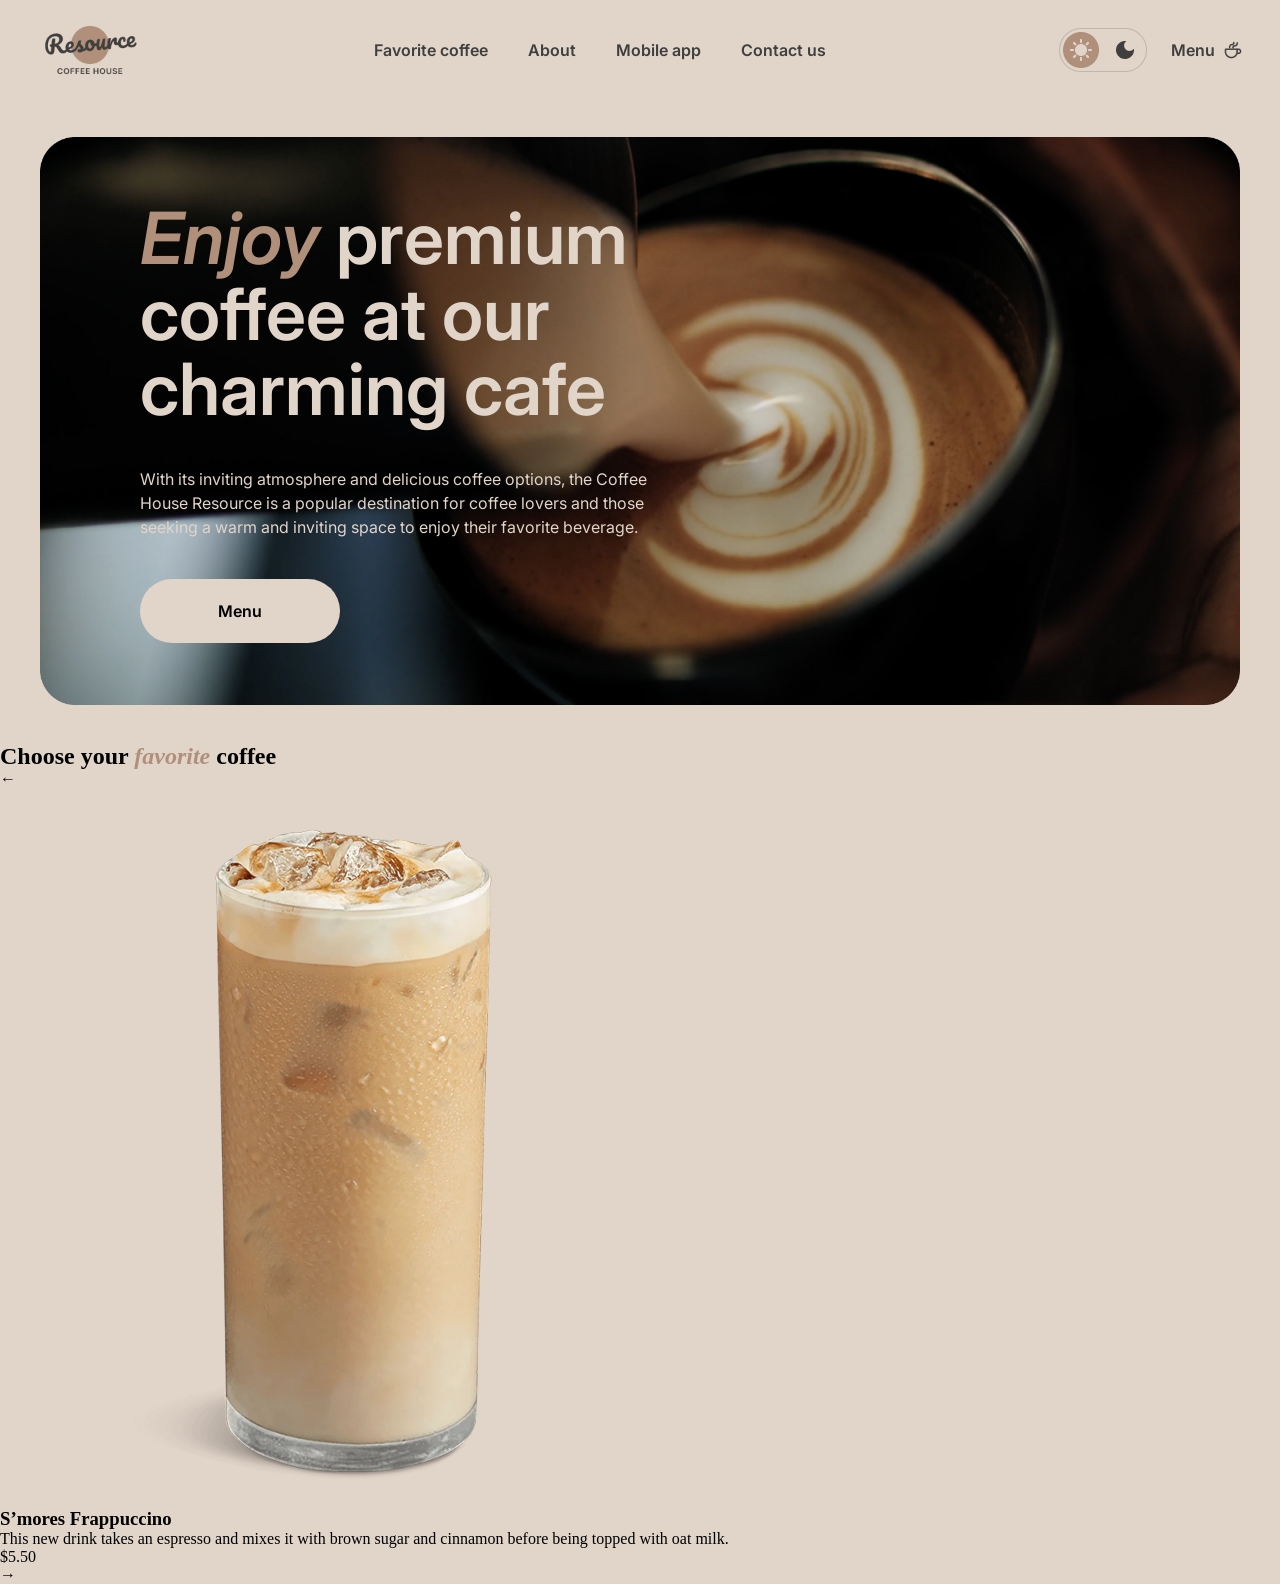
==== index.html @ da19c718 "feat: add favorite section" ====
<!DOCTYPE html>
<html lang="en">
<head>
    <meta charset="UTF-8">
    <meta name="viewport" content="width=device-width, initial-scale=1.0">
    <title>Coffee House</title>
    <link rel="stylesheet" href="style.css">
    <link rel="preconnect" href="https://fonts.googleapis.com">
    <link rel="preconnect" href="https://fonts.gstatic.com" crossorigin>
    <link href="https://fonts.googleapis.com/css2?family=Inter:ital,opsz,wght@0,14..32,100..900;1,14..32,100..900&display=swap" rel="stylesheet">
</head>
<body>
    <div class="container">
    <header class="header">
            <a class="logo" href="">
                <img src="assets/logo.png" alt="logo Coffee House">
            </a>
            <nav class="nav">
                <ul class="nav-list">
                    <li class="nav-item"><a class="item-link" href="#favorite_coffee">Favorite coffee</a></li>
                    <li class="nav-item"><a class="item-link" href="#about">About</a></li>
                    <li class="nav-item"><a class="item-link" href="#mobile app">Mobile app</a></li>
                    <li class="nav-item"><a class="item-link" href="#contact us">Contact us</a></li>
                </ul>
            </nav>
            <div class="header-actions">
                <button class="theme-button">
                    <img src="assets/Theme switch.png">
                </button>

                <a class="menu-link">
                <p>Menu</p>
                <img src="assets/coffee-cup.png">
                </a>
            </div>
            
    </header>
    <main>
        <section class="hero">
            <div class="hero-content">
                <h1>
                    <em>Enjoy</em> premium
                    coffee at our
                    charming cafe
                </h1>
                <p class="hero-text">
                    With its inviting atmosphere and delicious coffee options, the Coffee House Resource is a popular destination for coffee lovers and those seeking a warm and inviting space to enjoy their favorite beverage.
                </p>
                <a class="hero-button">
                    <span>
                        Menu
                    </span>
                </a>

            </div>
        </section>

        <section class="favorite">
            <h2>
                Choose your <em>favorite</em> coffee
            </h2>
            <div class="favorite-slider">
                <button class="slider-button slider-button-left" type="button">
                    ←
                </button>
                <div class="coffee-card">
                    <img src="assets/coffee-slider-1.png" alt="S’mores Frappuccino">
                    <h3>S’mores Frappuccino</h3>
                    <p>This new drink takes an espresso and mixes it with brown
                    sugar and cinnamon before being topped with oat milk.</p>
                    <p>$5.50</p>
                </div>
                <button class="slider-button slider-button-right" type="button">
                    →
                </button>
            </div>
            <div class="slider-pagination">
                <span class="pagination-item active"></span>
                <span class="pagination-item"></span>
                <span class="pagination-item"></span>

            </div>

        </section>
    </main>
    <footer></footer>
    </div>
</body>
</html>
---- style.css ----
*,
*::before,
*::after {
  box-sizing: border-box;
  margin: 0;
  padding: 0;
}
a {
    text-decoration: none; color: inherit;
}
ul {
    list-style: none;
}
img {
    max-width: 100%; display: block;
}
button {
    font: inherit; cursor: pointer; border: none; background: none;
}
html {
    scroll-behavior: smooth;
}

body {
    margin: 0;
    background-color: #E1D4C9;
}

.container {
    max-width: 1440px;
    margin: 0 auto;
}

.header {
    display: flex;
    justify-content: space-between;

    width: 94%;

    margin: 20px 40px 20px 40px;

    color: #403F3D;
    font-family: "Inter", sans-serif;
    font-size: 16px;
    font-weight: 600;
    line-height: 150%;

}

.logo {
    width: 100px;
    height: 60px;
}

.nav {
    display: flex;
    align-items: center;
}

.nav-list {
    display: flex;
    align-items: center;
    gap: 40px;
}

.header-actions {
    display: flex;
    gap: 24px;

}

.menu-link {
    display: flex;
    justify-content: center;
    align-items: center;
    gap: 8px;
}

.menu-link img {
    width: 20px;
    height: 20px;
}

.hero {
    background-image: url(assets/hero-banner.png);
    background-size: contain;
    background-position: center;
    background-repeat: no-repeat;

    border-radius: 40px;

    padding: 100px;
    margin-left: 40px;
    margin-right: 40px;
}

.hero-content {
    display: flex;
    flex-direction: column;
    width: 530px;
    gap: 40px;

    font-family: "Inter", sans-serif;

}

h1 {
    font-size: 72px;
    font-weight: 600;
    line-height:  105%;
    color: #E1D4C9;

}

em {
    color: #B0907A;
    font-style: italic;
}

.hero-text {
    font-size: 16px;
    font-weight: 400;
    line-height:  150%;
    color: #E1D4C9;

}

.hero-button {
    width: 200px;
    height: 64px;

    border-radius: 100px;

    background-color: #E1D4C9;

    display: flex;
    justify-content: center;
    align-items: center;

    font-family: "Inter", sans-serif;
    font-size: 16px;
    font-weight: 600;
    line-height:  150%;
    
    counter-reset: #403F3D ;
}
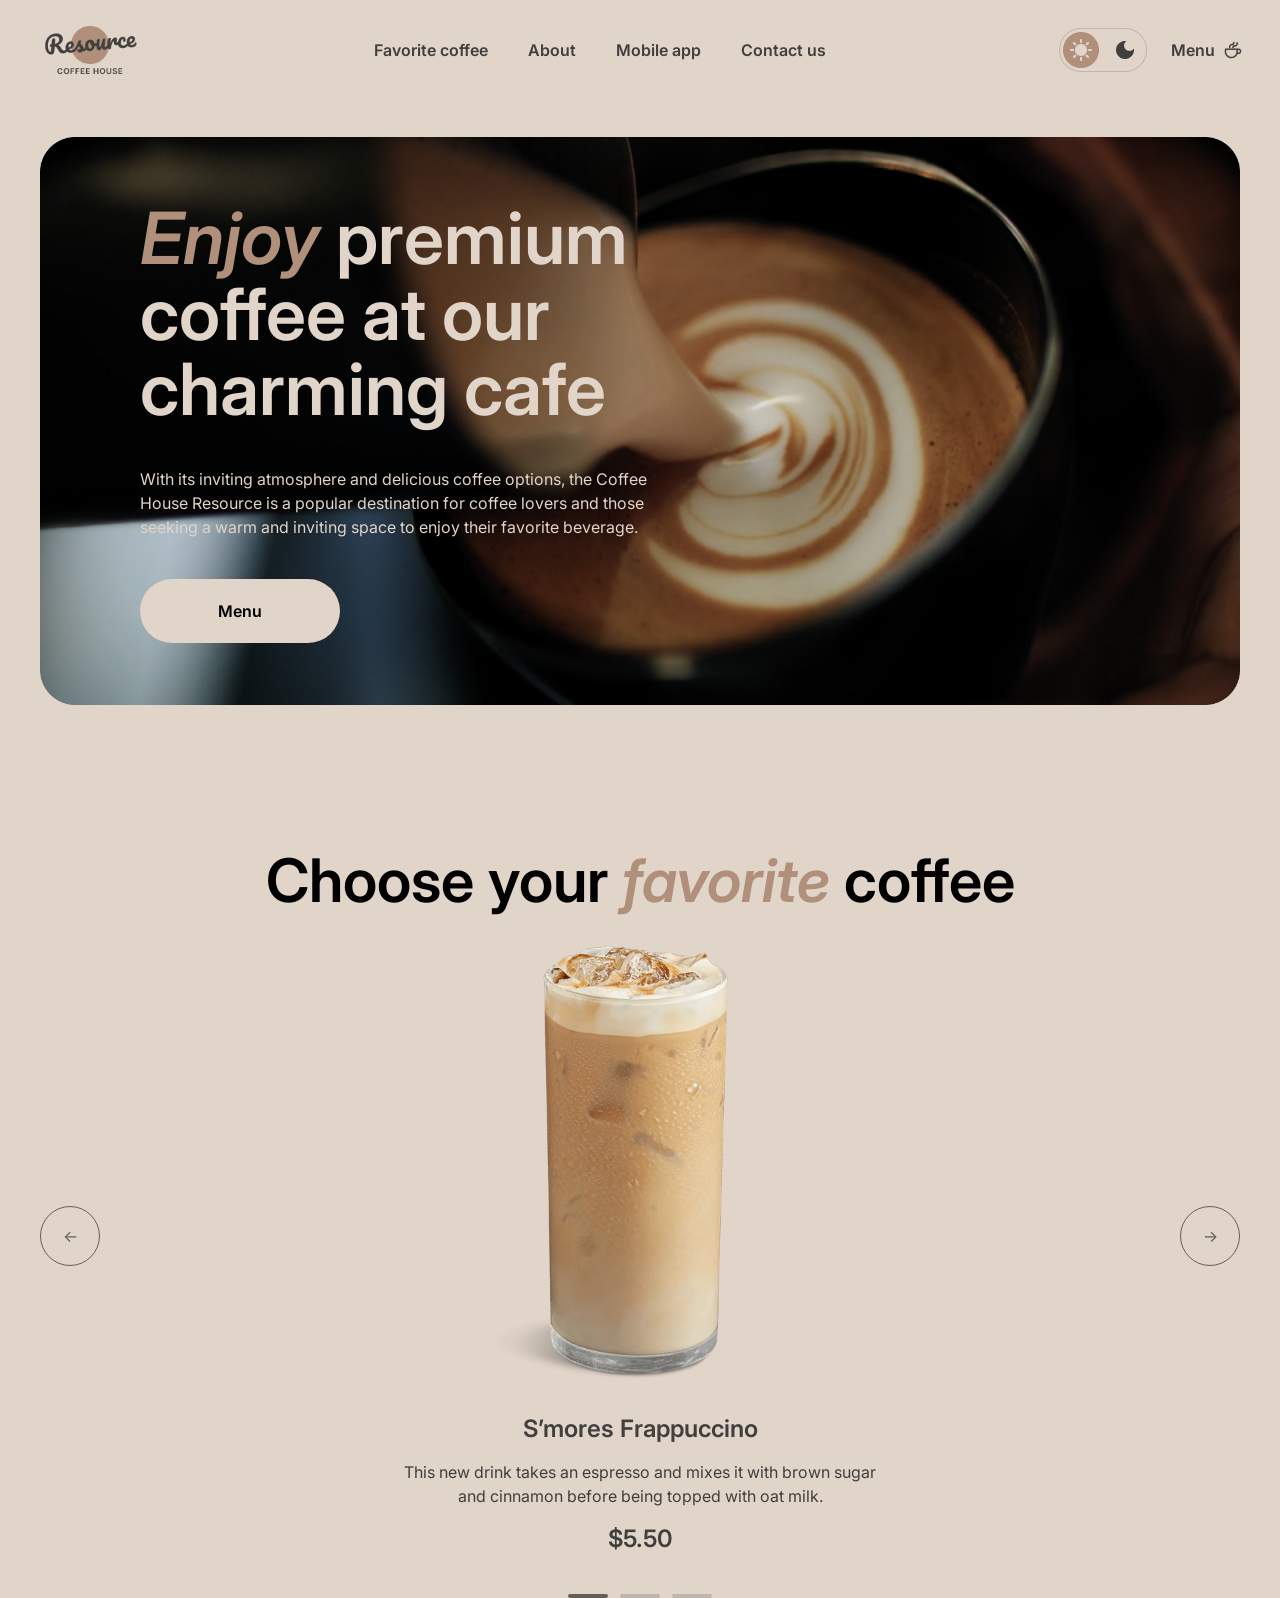
==== commit c4323f2d: "feat: favorite style" ====
--- a/index.html
+++ b/index.html
@@ -66,9 +66,9 @@
                 <div class="coffee-card">
                     <img src="assets/coffee-slider-1.png" alt="S’mores Frappuccino">
                     <h3>S’mores Frappuccino</h3>
-                    <p>This new drink takes an espresso and mixes it with brown
+                    <p class="coffee-text">This new drink takes an espresso and mixes it with brown
                     sugar and cinnamon before being topped with oat milk.</p>
-                    <p>$5.50</p>
+                    <p class="coffee-price">$5.50</p>
                 </div>
                 <button class="slider-button slider-button-right" type="button">
                     →
--- a/style.css
+++ b/style.css
@@ -143,4 +143,114 @@
     line-height:  150%;
     
     counter-reset: #403F3D ;
+}
+
+.favorite {
+    padding: 0 40px;
+    margin-top: 100px;
+    font-family: "Inter", sans-serif;
+}
+
+.favorite h2 {
+    font-size: 60px;
+    font-weight: 600;
+    line-height: 125%;
+    
+    text-align: center;
+}
+
+.favorite-slider {
+    display: flex;
+    justify-content: center;
+    align-items: center;
+
+    margin: 0 auto;
+    position: relative;
+
+
+}
+
+.slider-button {
+    position: absolute;
+
+    border: 1px solid #665F55;
+    border-radius: 100px;
+    color: #665F55;
+
+    cursor: pointer;
+
+    width: 60px;
+    height: 60px;
+}
+
+.slider-button-left {
+    left: 0;
+}
+
+.slider-button-right {
+    right: 0;
+}
+
+.coffee-card {
+    display: flex;
+    justify-content: center;
+    align-items: center;
+    flex-direction: column;
+    gap: 16px;
+
+    text-align: center;
+
+    width: 480px;
+
+
+}
+
+
+.coffee-card img {
+    width: 480px;
+    height: 480px;
+}
+
+.coffee-text {
+    font-size: 16px;
+    font-weight: 400;
+    line-height:  150%;
+    color: #403F3D;
+}
+
+.coffee-card h3, .coffee-price {
+    font-size: 24px;
+    font-weight: 600;
+    line-height:  125%;
+    color: #403F3D;
+}
+
+.coffee-price {
+    font-size: 24px;
+    font-weight: 600;
+    line-height:  125%;
+    color: #403F3D;
+}
+
+.slider-pagination {
+    display: flex;
+    justify-content: center;
+    gap: 12px;
+
+    margin-top: 40px;
+}
+
+.pagination-item {
+    display: block;
+    
+    width: 40px;
+    height: 4px;
+
+    border-radius: 100px;
+
+    background-color: #C1B6AD;
+}
+
+.pagination-item.active {
+    background-color: #665F55;
 }
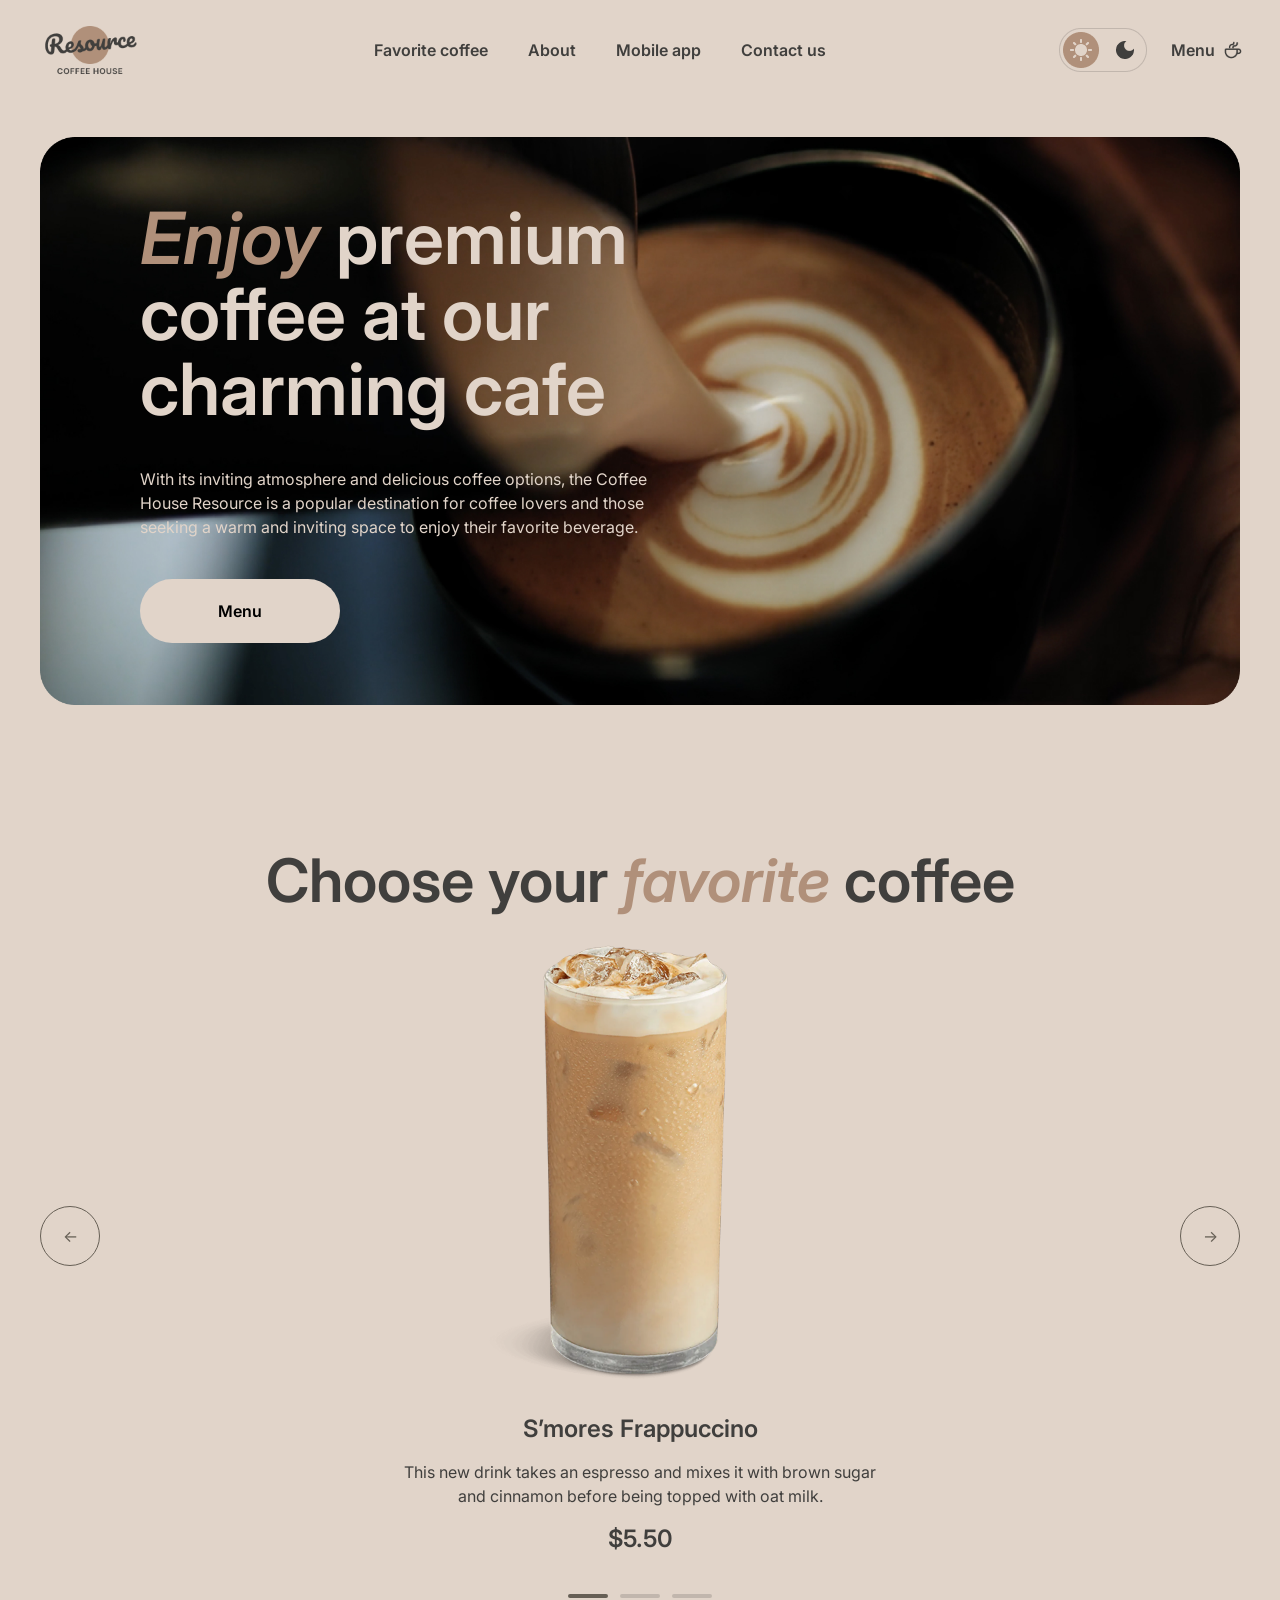
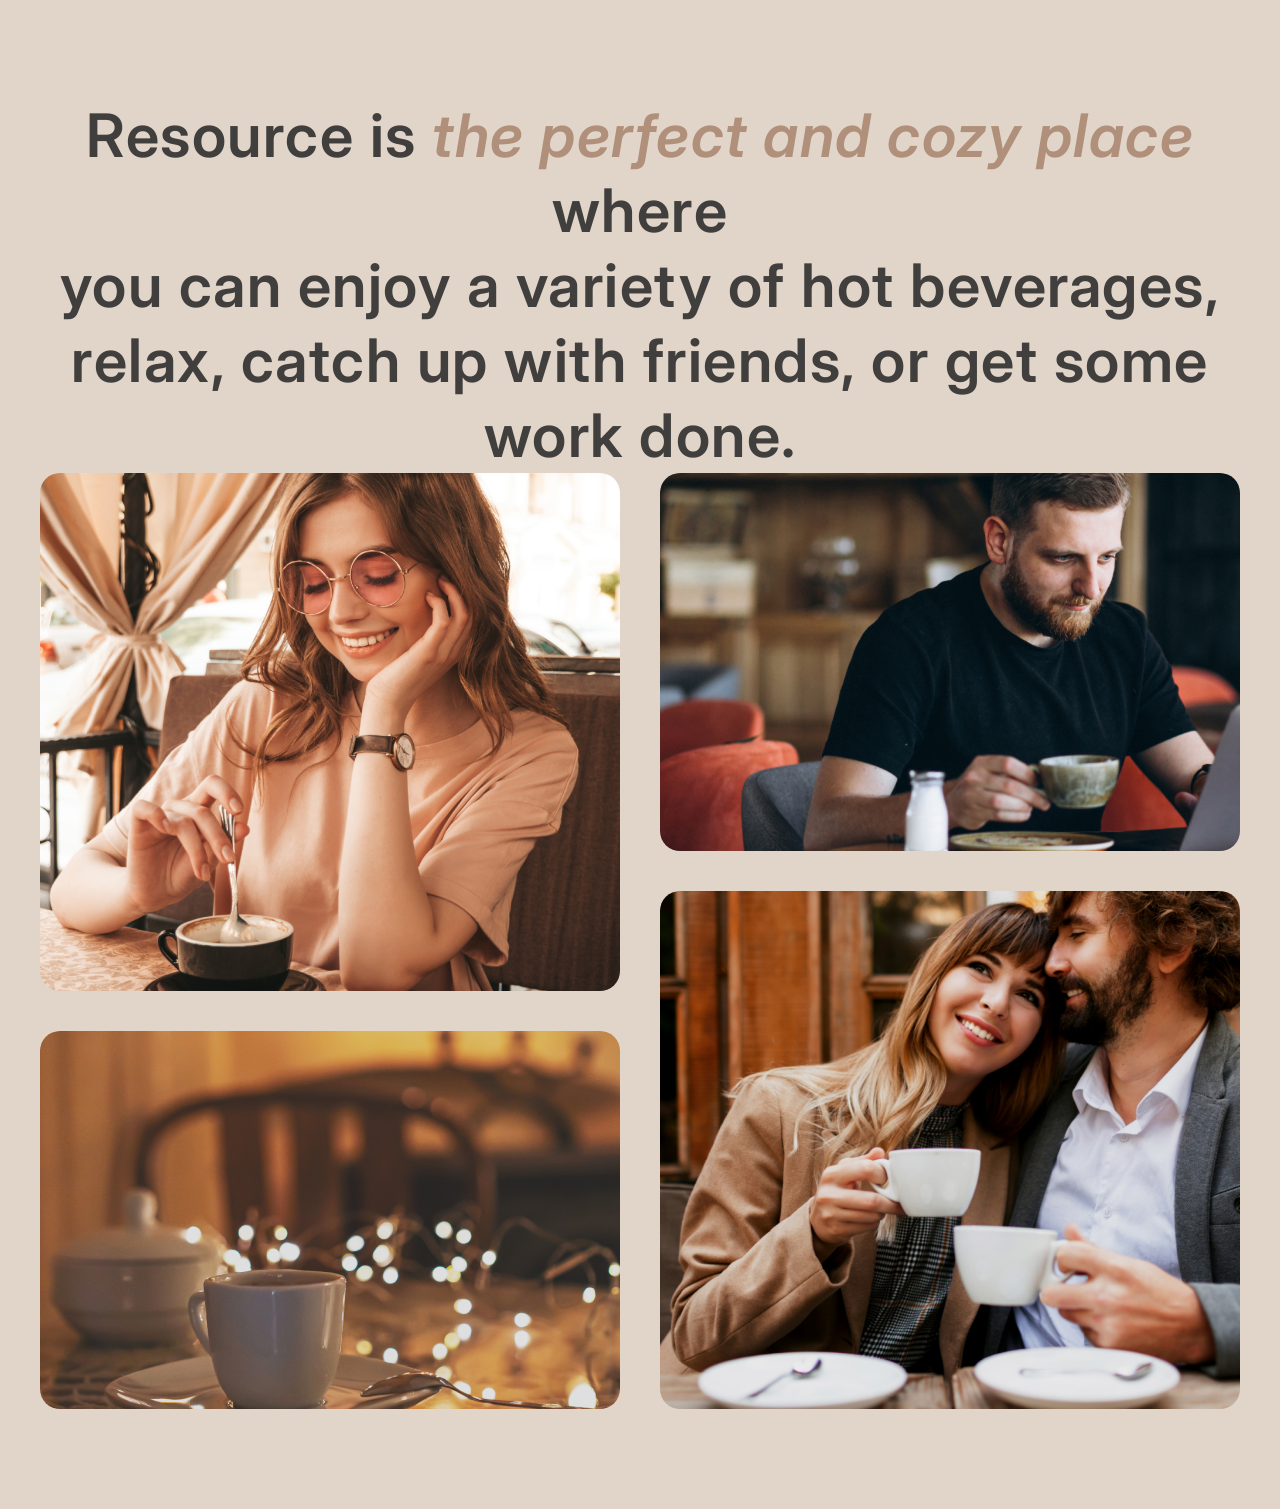
==== commit 109a2925: "feat: add about section" ====
--- a/index.html
+++ b/index.html
@@ -82,6 +82,23 @@
             </div>
 
         </section>
+
+        <section class="about">
+            <h2>
+                Resource is <em>the perfect and cozy place</em> where<br> you can enjoy a variety of hot beverages, relax, catch up with friends, or get some work done.
+            </h2>
+
+            <div class="about-images">
+                <div class="about-column">
+                    <img src="assets/girl.png" alt="Girl drinking coffee">
+                    <img src="assets/cup.png" alt="Coffee cup">
+                </div>
+                <div class="about-column">
+                    <img src="assets/boy.png" alt="Boy drinking coffee">
+                    <img src="assets/people.png" alt="People drinking coffee">
+                </div>
+            </div>
+        </section>
     </main>
     <footer></footer>
     </div>
--- a/style.css
+++ b/style.css
@@ -122,6 +122,7 @@
     font-weight: 400;
     line-height:  150%;
     color: #E1D4C9;
+    font-family: "Inter", sans-serif;
 
 }
 
@@ -157,6 +158,8 @@
     line-height: 125%;
     
     text-align: center;
+
+    color: #403F3D;;
 }
 
 .favorite-slider {
@@ -208,7 +211,7 @@
 
 .coffee-card img {
     width: 480px;
-    height: 480px;
+    height: auto;
 }
 
 .coffee-text {
@@ -253,4 +256,42 @@
 
 .pagination-item.active {
     background-color: #665F55;
+}
+
+.about {
+    margin: 100px 40px 100px 40px;
+
+}
+
+.about h2 {
+    font-size: 60px;
+    font-weight: 600;
+    line-height: 125%;
+    font-family: "Inter", sans-serif;
+    color: #403F3D;
+    letter-spacing: 1.5px;
+
+    text-align: center;
+}
+
+.about-images {
+    display: grid;
+    grid-template-columns: 1fr 1fr;
+    gap: 40px;
+}
+
+.about-column {
+    display: flex;
+    flex-direction: column;
+    gap: 40px;
+}
+
+.about-column img {
+    display: block;
+
+    width: 100%;
+
+    border-radius: 20px;
+
+    object-fit: cover;
 }
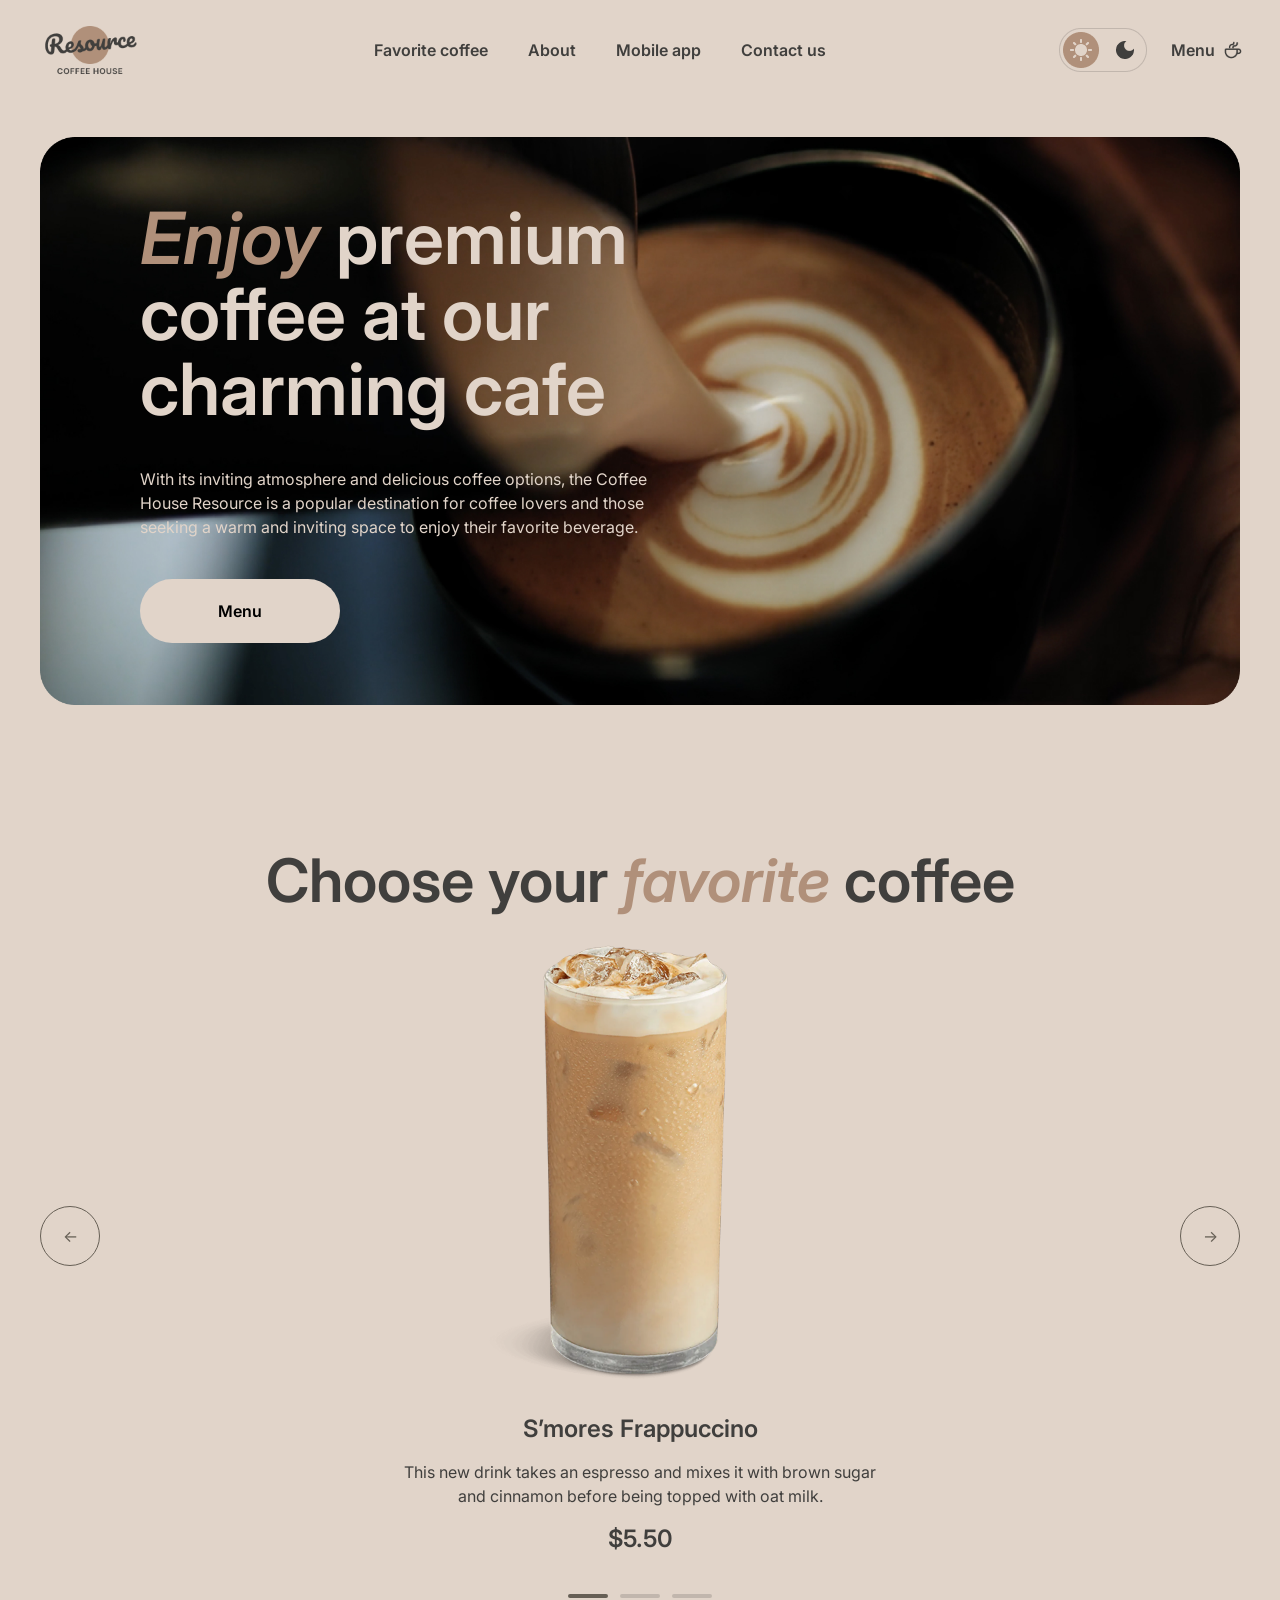
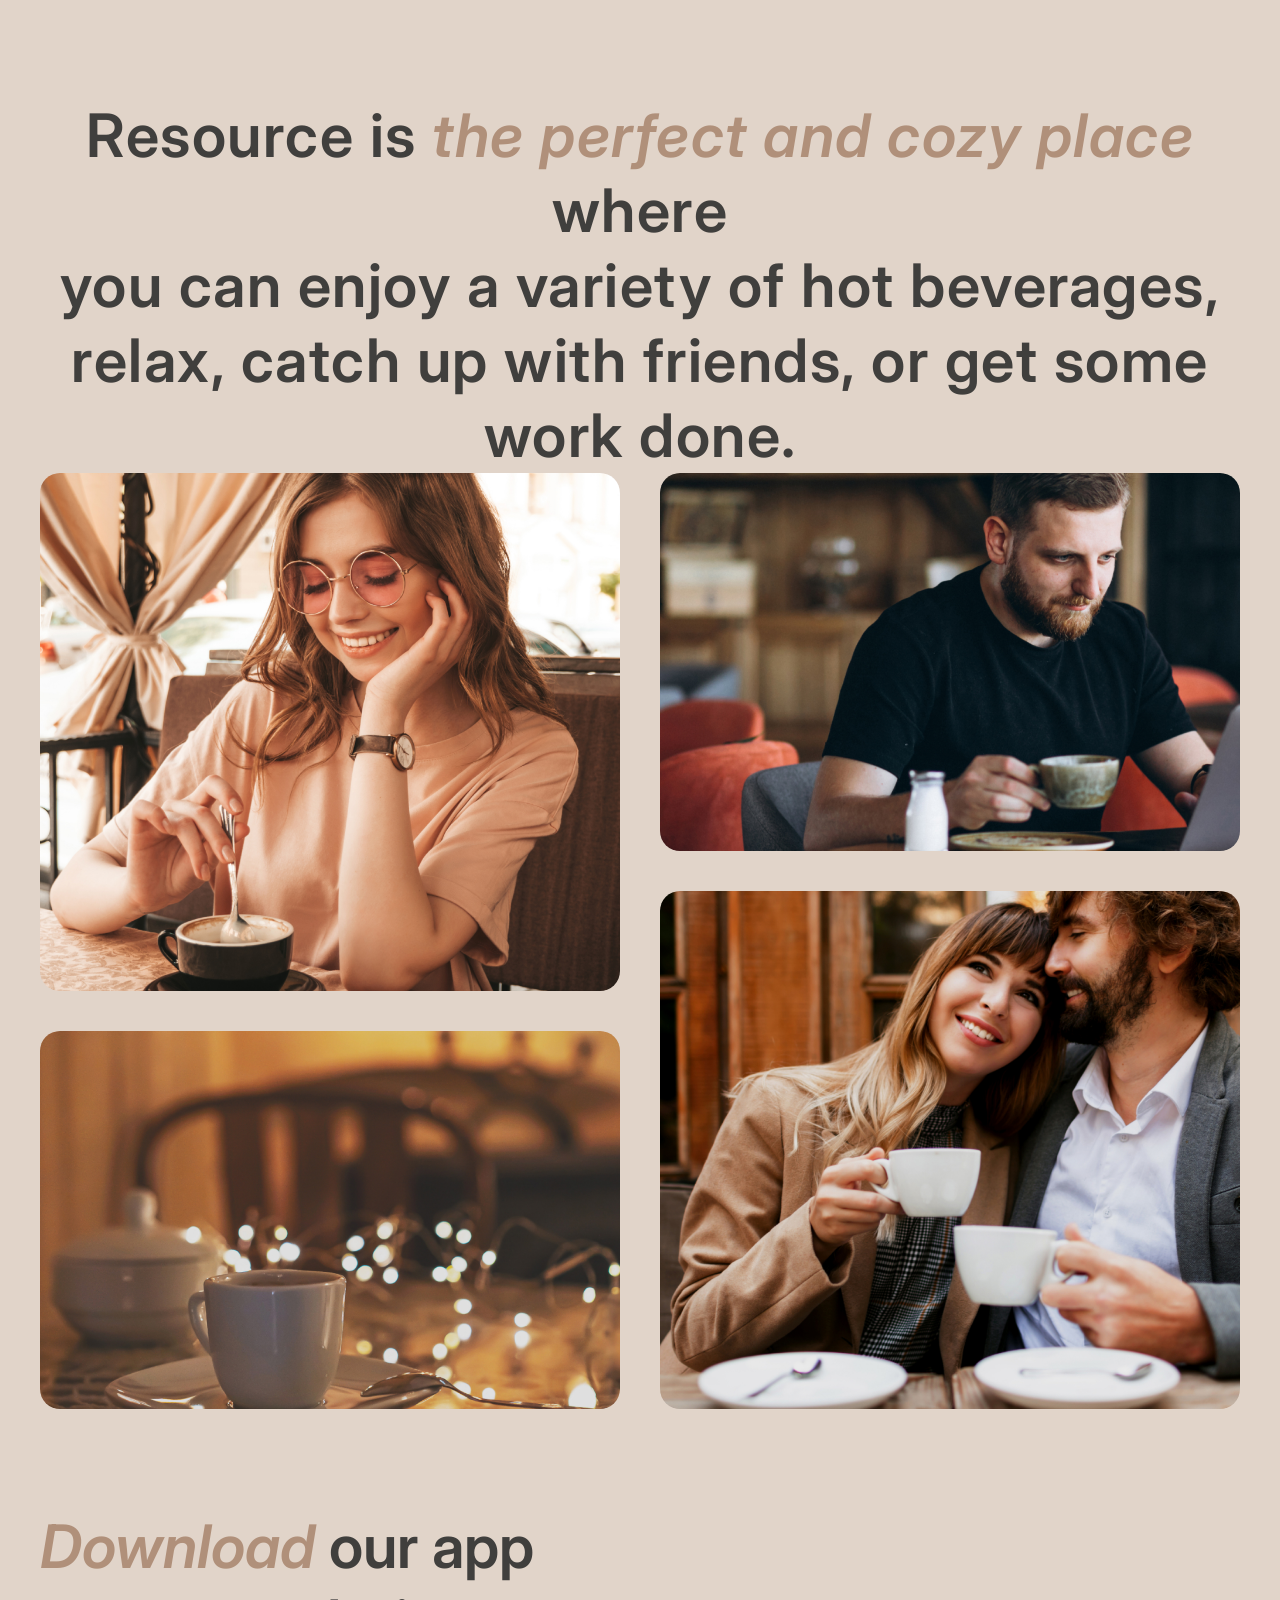
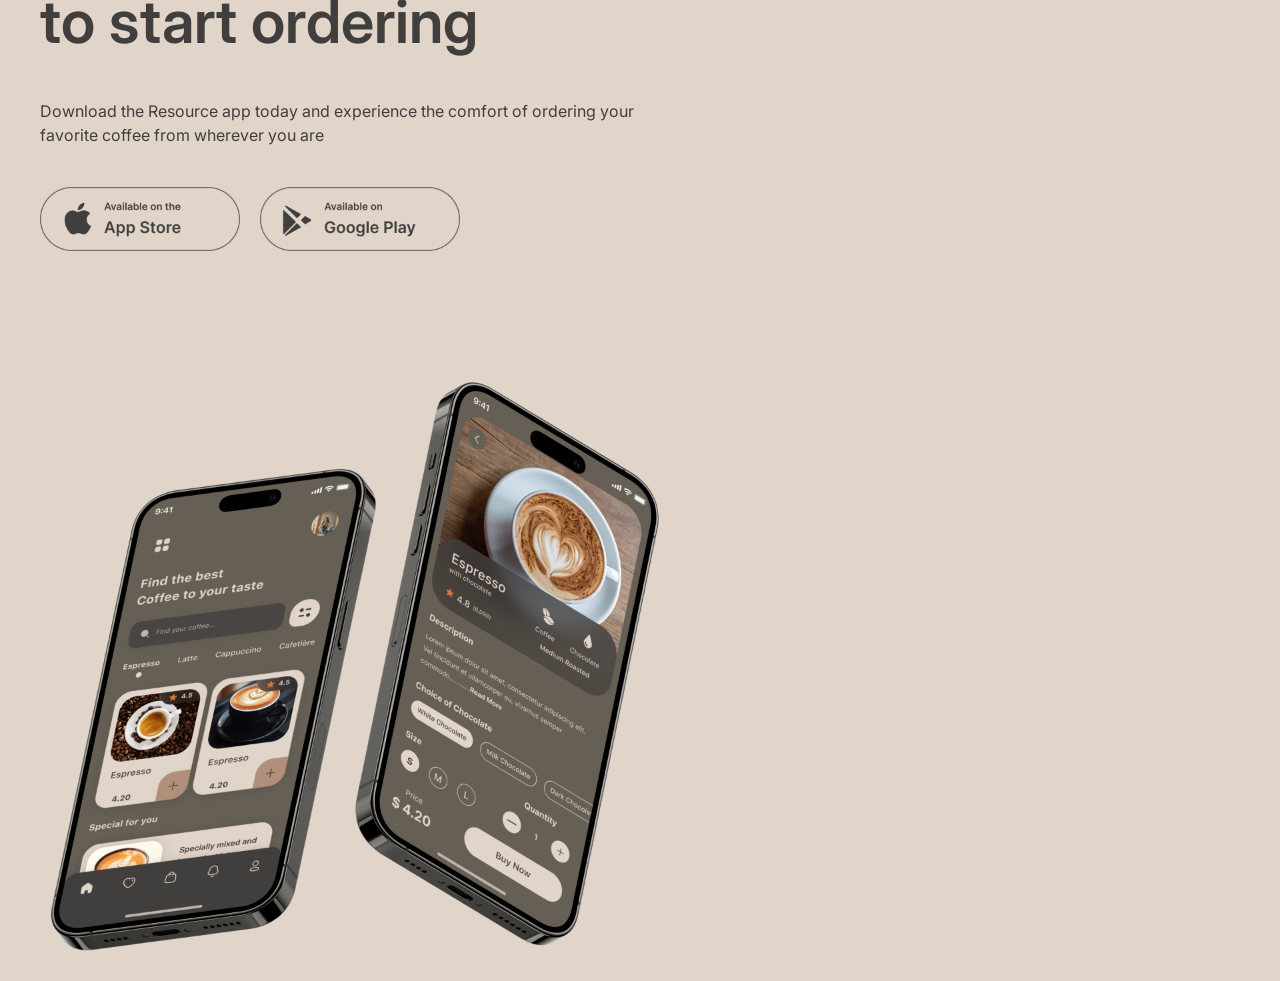
==== commit 1b640751: "feat: add mobile section" ====
--- a/index.html
+++ b/index.html
@@ -99,6 +99,31 @@
                 </div>
             </div>
         </section>
+
+        <section class="mobile-app">
+            <div class="mobile-app-content">
+                <h2>
+                    <em>Download</em> our app<br> to start ordering
+                </h2>
+                <p>
+                    Download the Resource app today and experience the comfort of ordering your favorite coffee from wherever you are
+                </p>
+
+                <div class="app-buttons">
+                    <a href="">
+                        <img src="assets/button-app-store.png" alt="Download on the App Store"  class="app-button">
+                    </a>
+                    <a href="">
+                        <img src="assets/button-google-play.png" alt="Download on the Google Play" class="app-button">
+                    </a>
+                </div>
+            </div>
+
+            <div class="mobile-app-image">
+                <img src="assets/mobile-screens.png" alt="Coffee House mobile application">
+            </div>
+        </section>
+        
     </main>
     <footer></footer>
     </div>
--- a/style.css
+++ b/style.css
@@ -12,7 +12,7 @@
     list-style: none;
 }
 img {
-    max-width: 100%; display: block;
+    max-width: 100%;  display: block;
 }
 button {
     font: inherit; cursor: pointer; border: none; background: none;
@@ -294,4 +294,62 @@
     border-radius: 20px;
 
     object-fit: cover;
-}+}
+
+.mobile-app {
+
+    margin: 0 40px;
+    
+
+    display: flex;
+    align-items: center;
+    flex-wrap: wrap;
+ 
+    
+    gap: 100px;
+}
+
+.mobile-app-content {
+    max-width: 630px;
+
+    display: flex;
+    flex-direction: column;
+    gap: 40px;
+}
+
+.mobile-app h2 {
+    font-size: 60px;
+    font-weight: 600;
+    line-height: 125%;
+    font-family: "Inter", sans-serif;
+    color: #403F3D;
+}
+
+.mobile-app p {
+    font-size: 16px;
+    font-weight: 400;
+    line-height:  150%;
+    color: #403F3D;
+    font-family: "Inter", sans-serif;
+}
+
+.app-buttons {
+    display: flex;
+    gap: 20px;
+}
+
+.app-buttons img {
+    width: 200px;
+}
+
+.mobile-app-image {
+    width: 630px;
+    height: auto;
+
+
+}
+.mobile-app-image img {
+    width: 630px;
+    height: auto;
+}
+
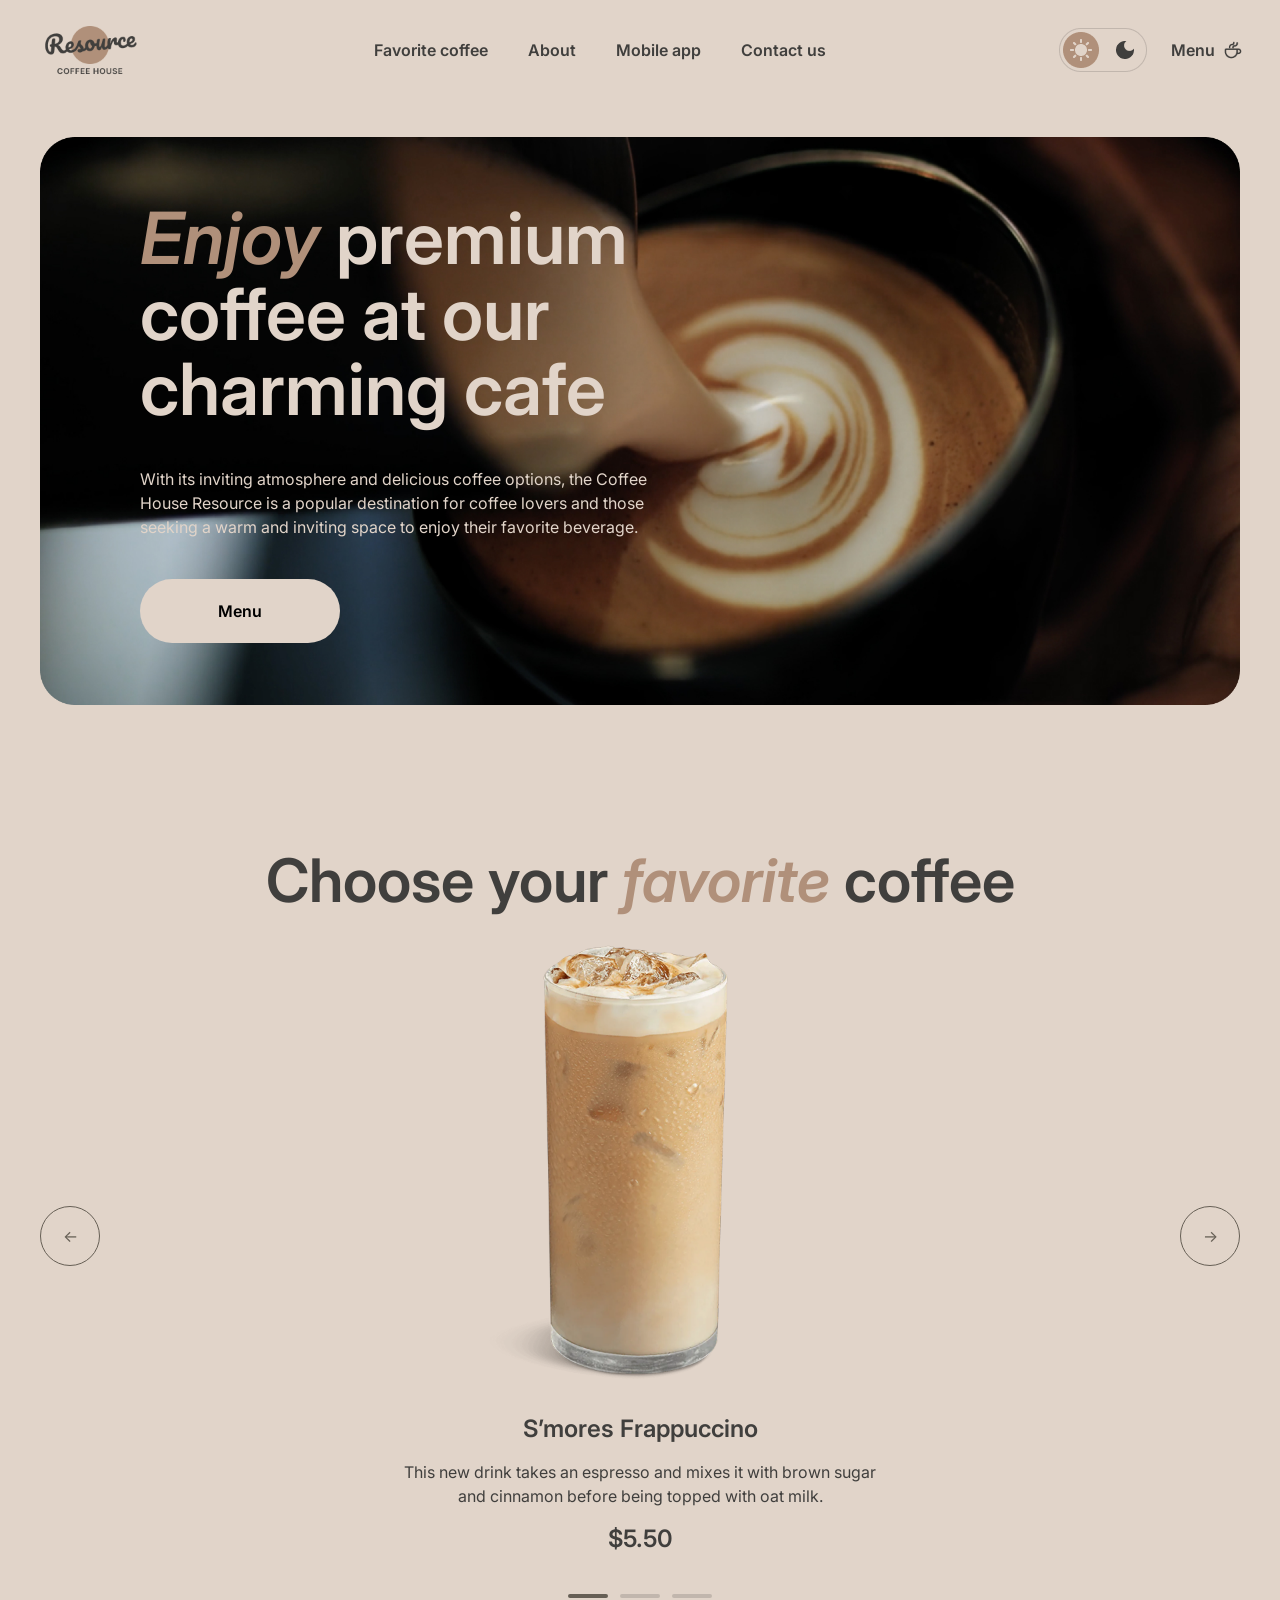
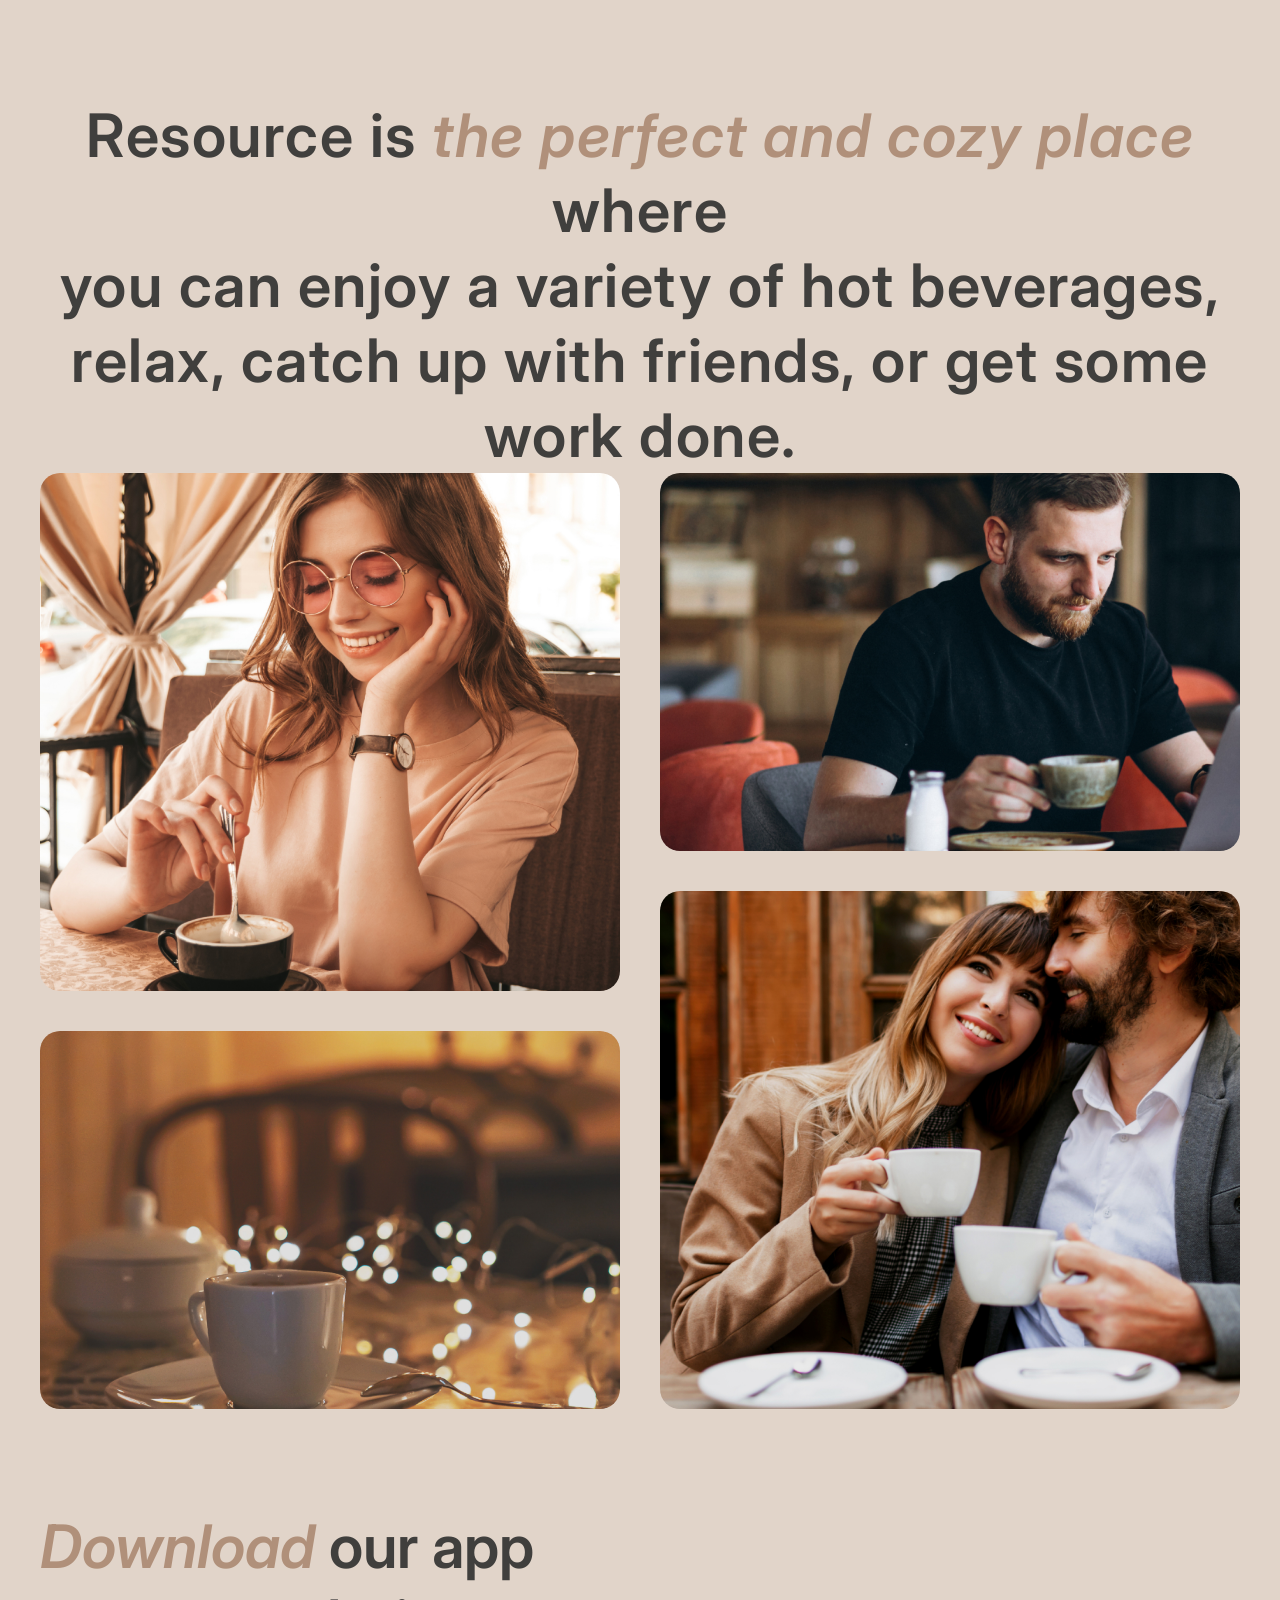
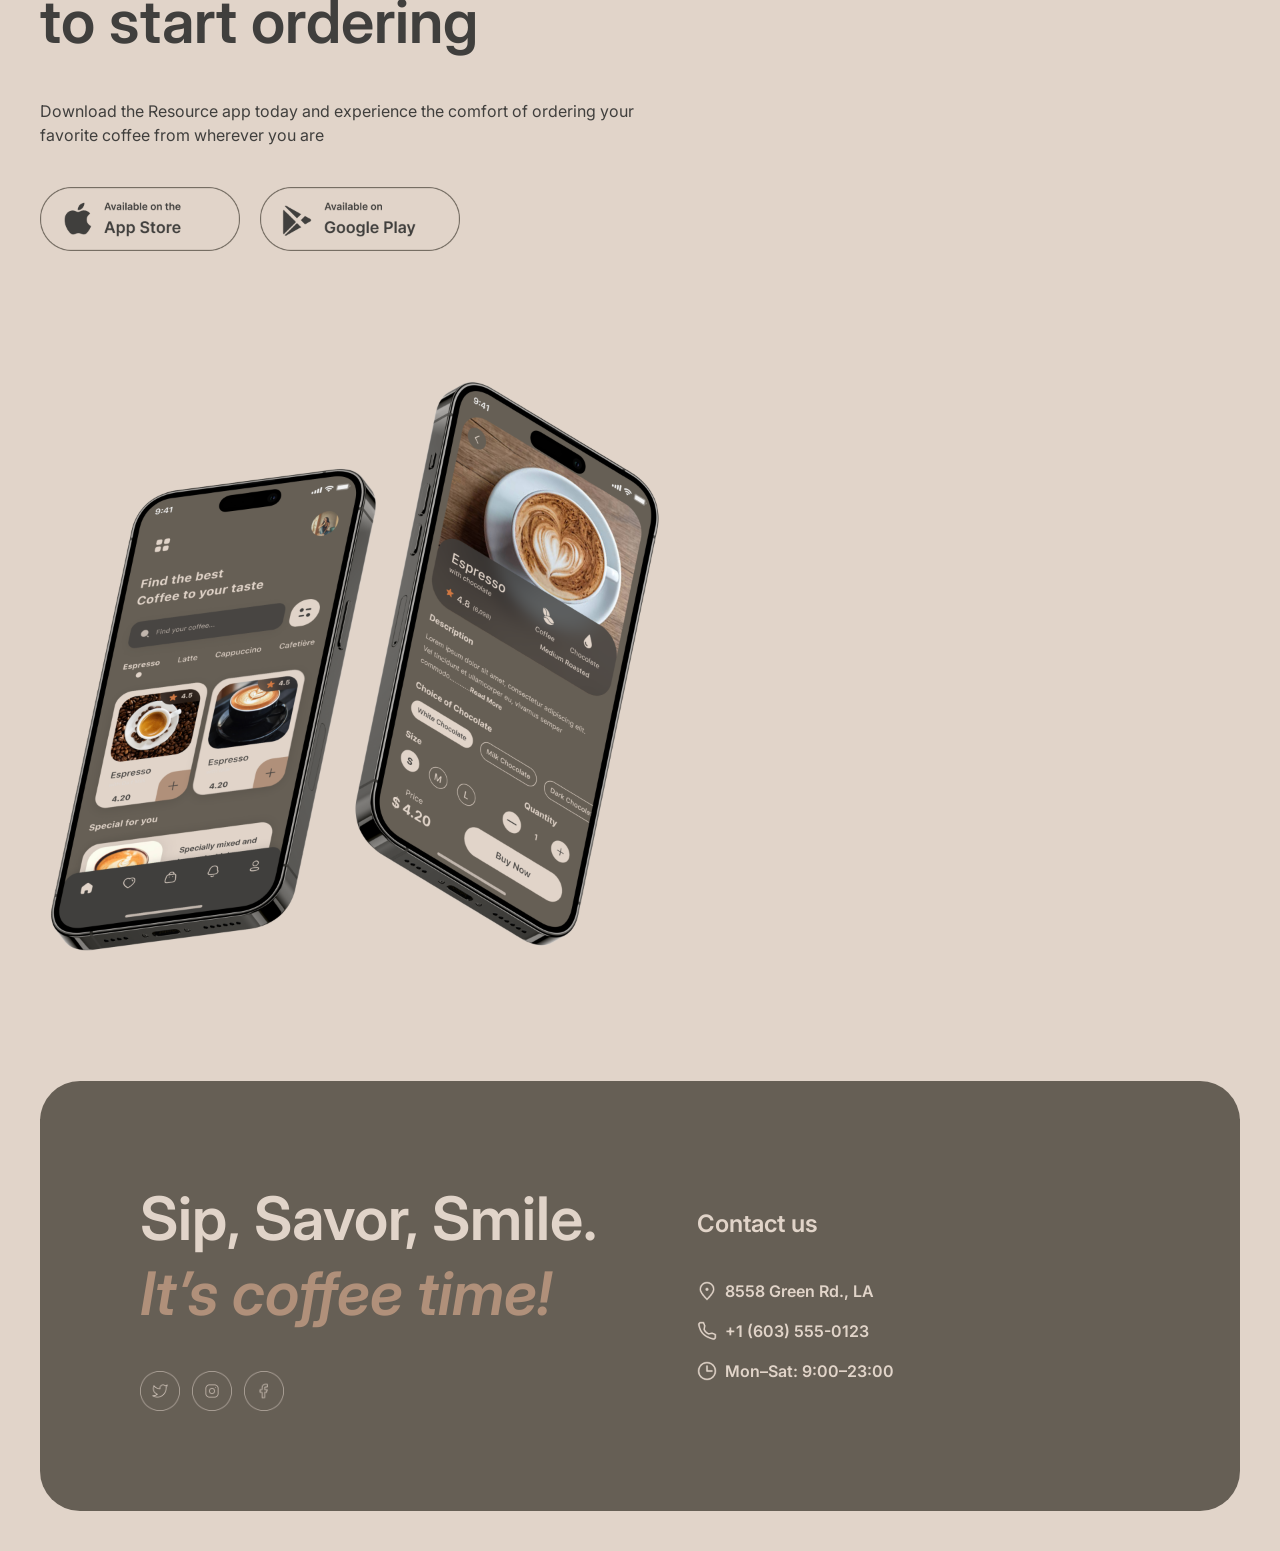
==== commit 30d7f40a: "feat: add footer" ====
--- a/index.html
+++ b/index.html
@@ -125,7 +125,30 @@
         </section>
         
     </main>
-    <footer></footer>
+    <footer class="footer">
+        <div class="footer-content">
+            <div class="footer-social">
+                <h2>
+                    Sip, Savor, Smile.<br> <em>It’s coffee time!</em>
+                </h2>
+                 <div class="social-links">
+                   <a href=""><img src="assets/twitter.png" alt=""></a>
+                   <a href=""><img src="assets/instagram.png" alt=""></a>
+                   <a href=""><img src="assets/facebook.png" alt=""></a>
+
+                 </div>
+
+            </div>
+            <div class="footer-contact">
+                <h3>Contact us</h3>
+                <div class="contact">
+                    <a href=""><img src="assets/pin-alt.png" alt="" target="_blank">8558 Green Rd.,  LA</a>
+                    <a href="tel:+16035550123"><img src="assets/phone.png" alt="">+1 (603) 555-0123</a>
+                    <div class="footer-hours"><img src="assets/clock.png" alt="">Mon–Sat: 9:00–23:00</div>
+                </div>
+            </div>
+        </div>
+    </footer>
     </div>
 </body>
 </html>
--- a/style.css
+++ b/style.css
@@ -353,3 +353,86 @@
     height: auto;
 }
 
+.footer {
+    margin: 100px 40px 40px 40px;
+    padding: 100px;
+
+    background-color: #665F55;
+    border-radius: 40px;
+
+    color: #E1D4C9;
+}
+
+.footer-content {
+    display: flex;
+    align-items: center;
+    gap: 100px;
+}
+
+.footer-social {
+    display: flex;
+    flex-direction: column;
+    gap: 40px;
+}
+
+.footer-social h2 {
+    font-size: 60px;
+    font-weight: 600;
+    line-height: 125%;
+    font-family: "Inter", sans-serif;
+    color: #E1D4C9;
+
+}
+.social-links{
+    display: flex;
+    gap: 12px;
+}
+
+.social-links img {
+    width: 40px;
+    height: auto;
+}
+
+.footer-contact {
+    display: flex;
+    flex-direction: column;
+    gap: 40px;
+
+    
+}
+
+.contact {
+    display: flex;
+    flex-direction: column;
+    gap: 16px;
+
+    font-family: "Inter", sans-serif;
+    font-size: 16px;
+    font-weight: 600;
+    line-height:  150%;
+}
+
+.footer-contact a {
+    display: flex;
+    align-items: center;
+    gap: 8px;
+}
+
+.footer-hours {
+    display: flex;
+    align-items: center;
+    gap: 8px;
+}
+
+.contact img {
+    width: 20px;
+    height: auto;
+}
+
+.footer-contact h3 {
+    font-size: 24px;
+    font-weight: 600;
+    line-height:  125%;
+    font-family: "Inter", sans-serif;
+}
+
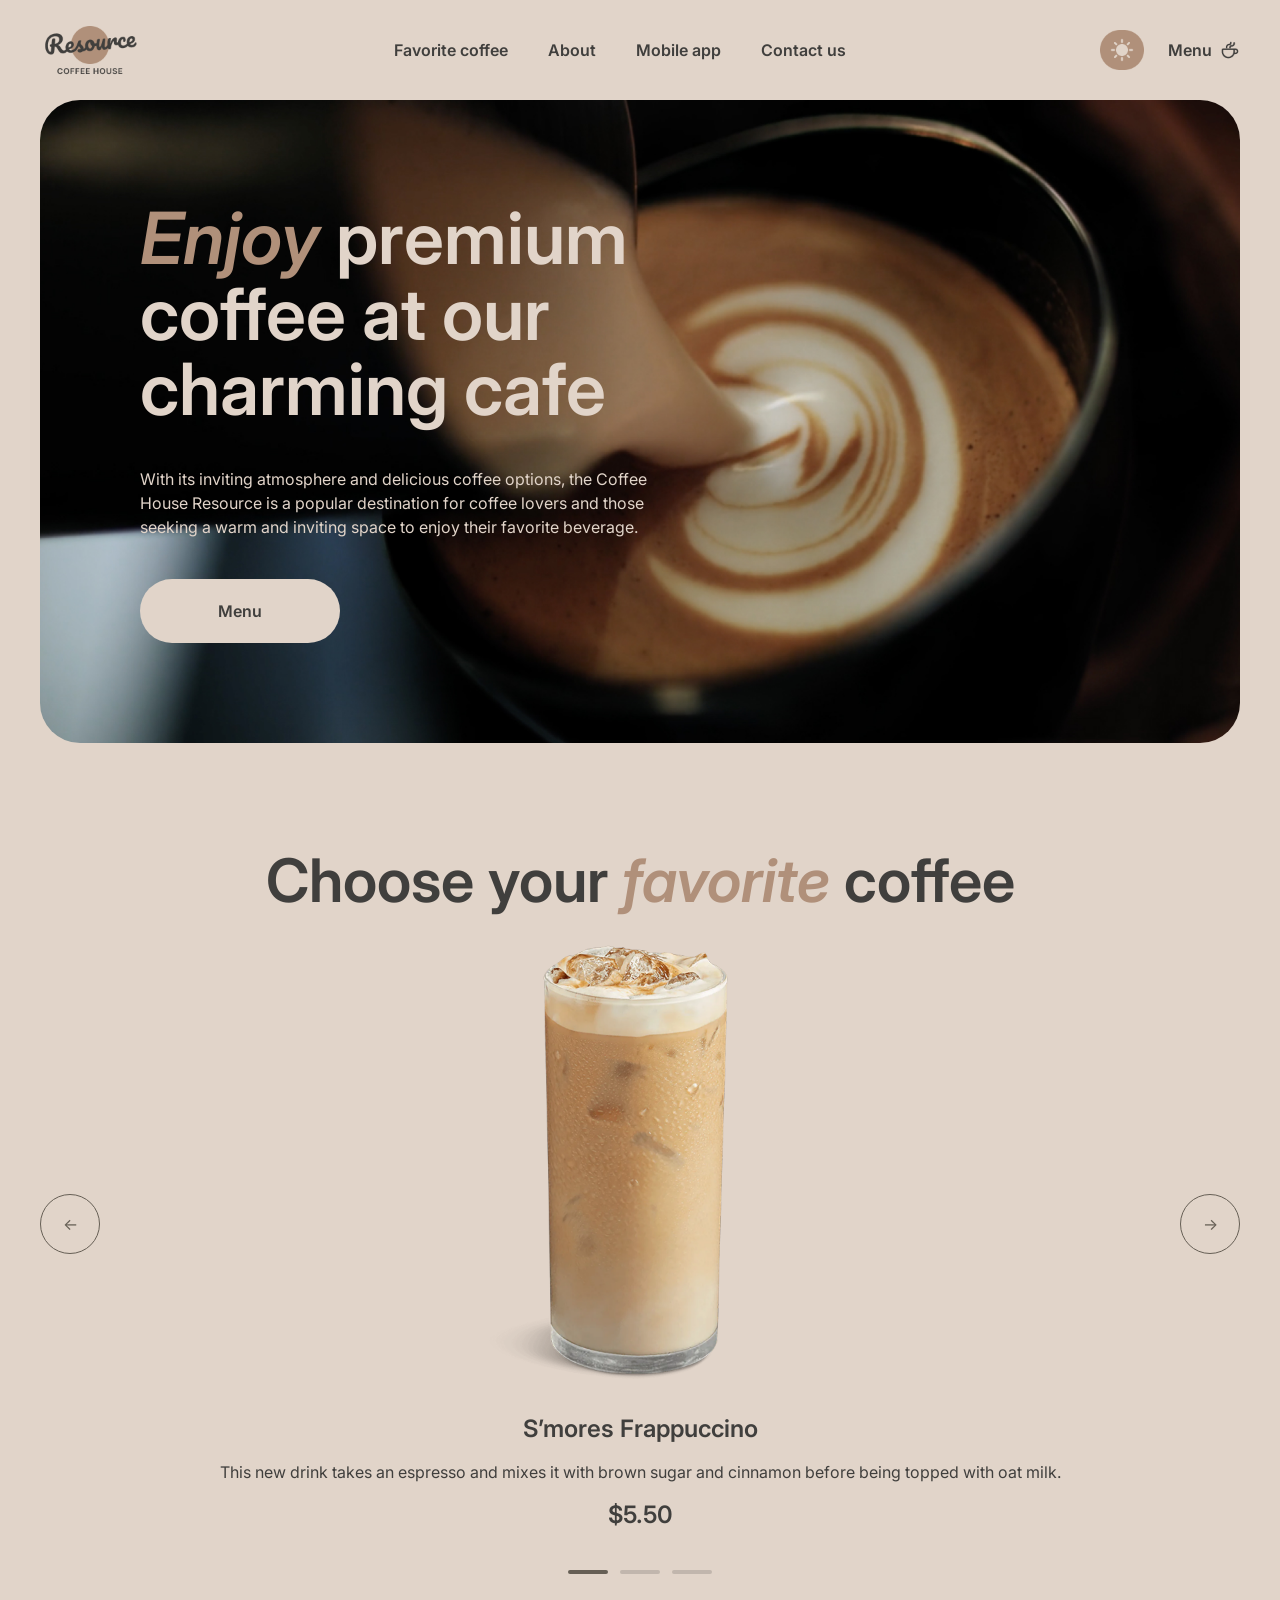
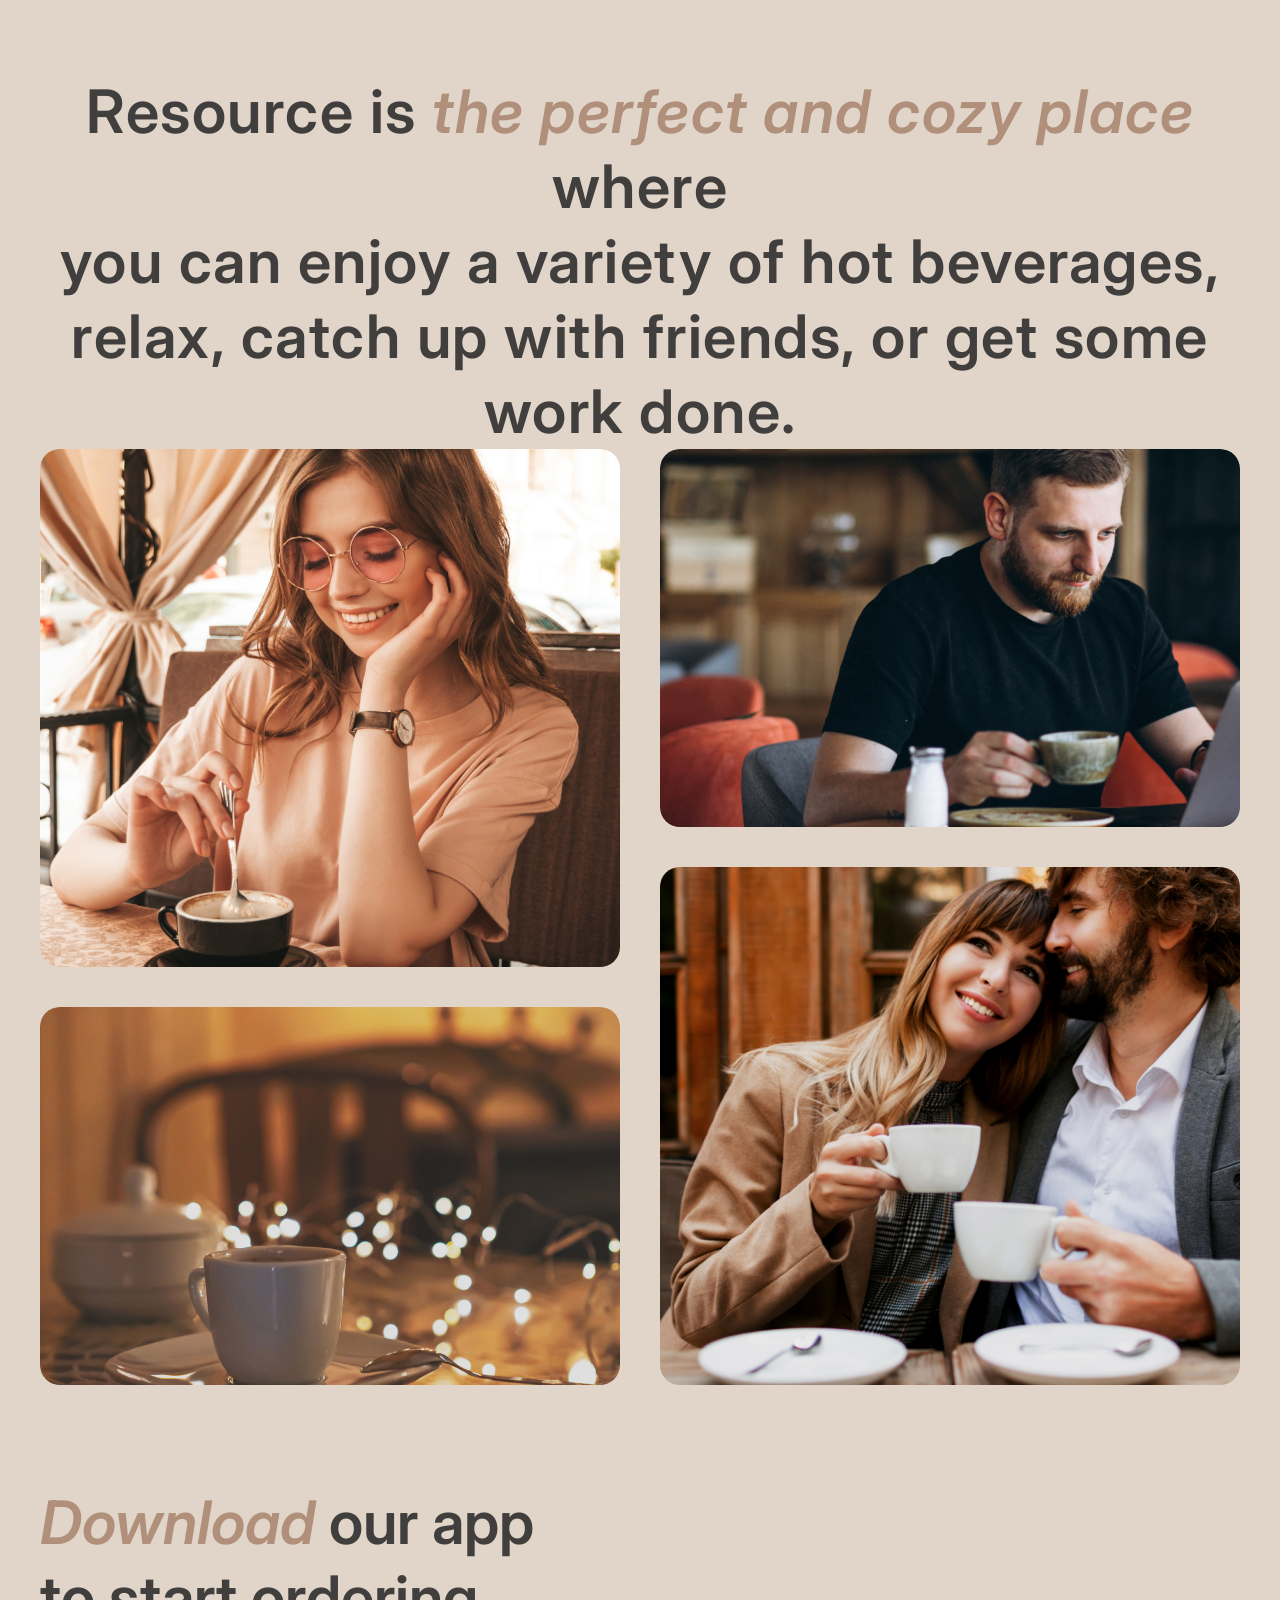
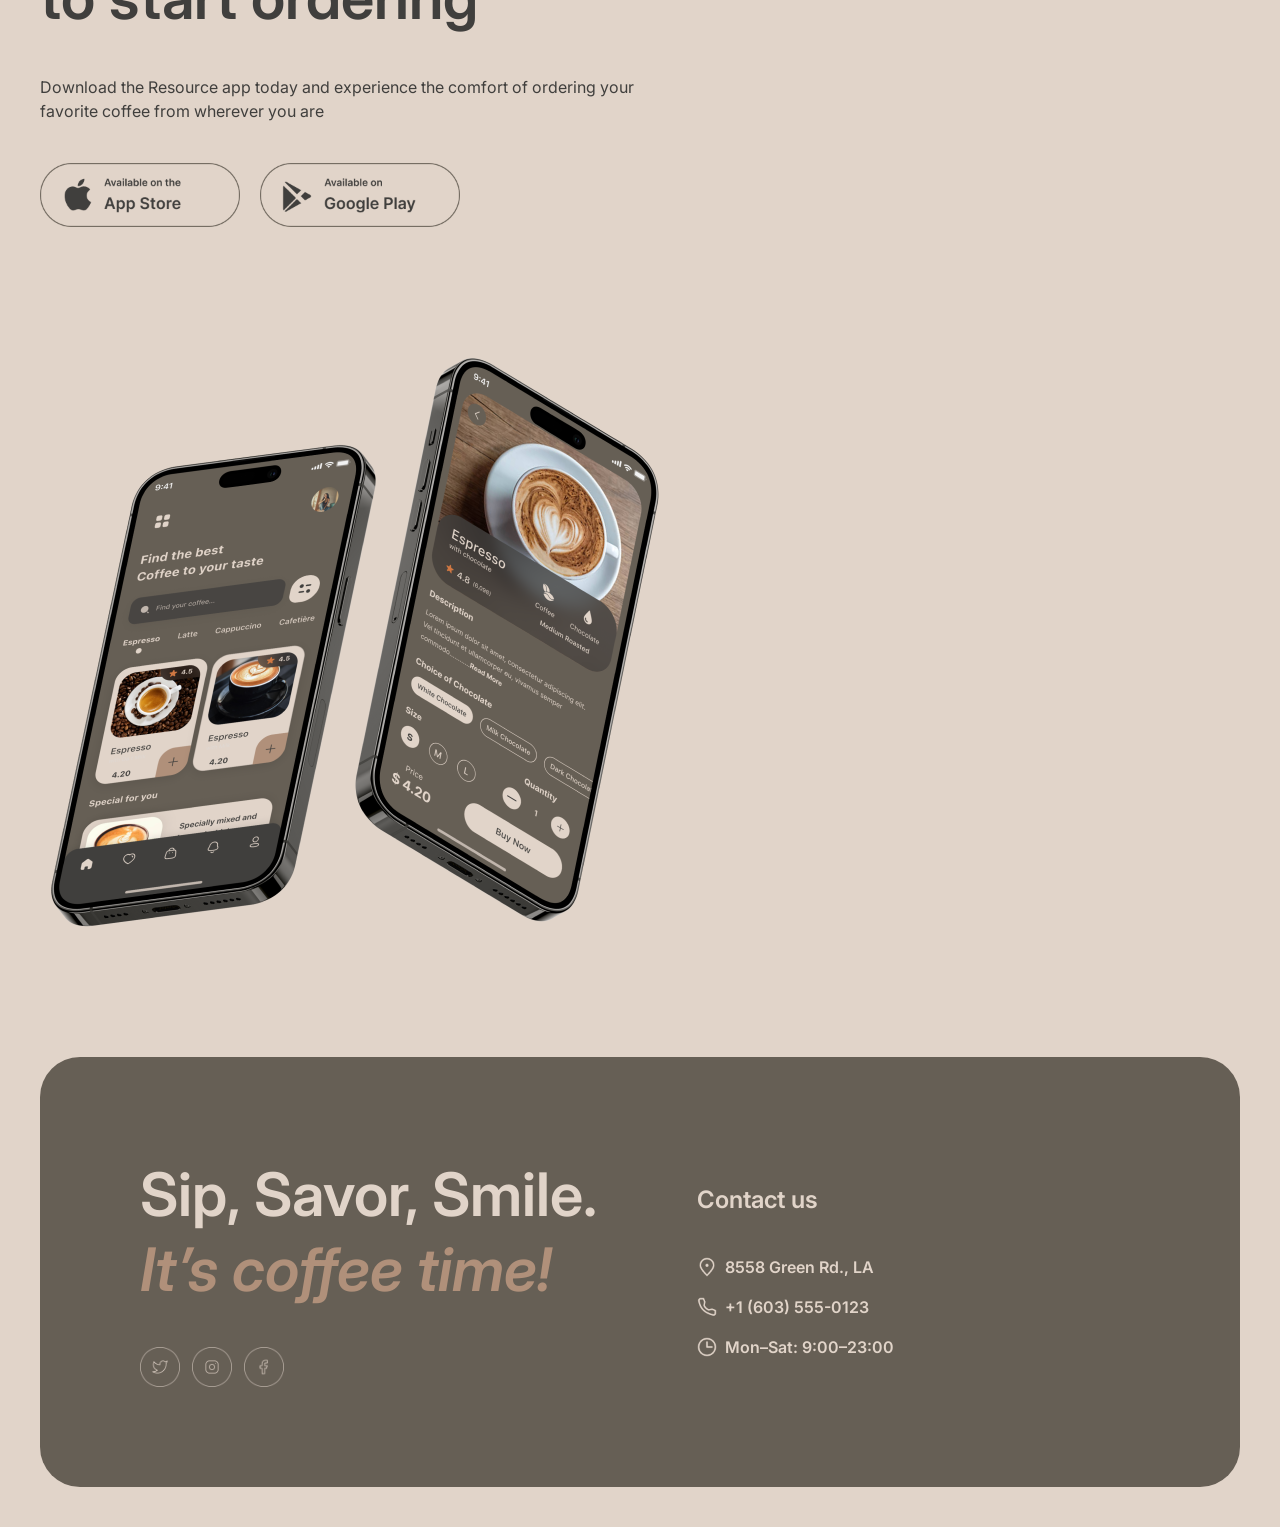
==== commit 57777c93: "feat: add responsive layout" ====
--- a/index.html
+++ b/index.html
@@ -12,15 +12,15 @@
 <body>
     <div class="container">
     <header class="header">
-            <a class="logo" href="">
+            <a class="logo" href="index.html">
                 <img src="assets/logo.png" alt="logo Coffee House">
             </a>
             <nav class="nav">
                 <ul class="nav-list">
                     <li class="nav-item"><a class="item-link" href="#favorite_coffee">Favorite coffee</a></li>
                     <li class="nav-item"><a class="item-link" href="#about">About</a></li>
-                    <li class="nav-item"><a class="item-link" href="#mobile app">Mobile app</a></li>
-                    <li class="nav-item"><a class="item-link" href="#contact us">Contact us</a></li>
+                    <li class="nav-item"><a class="item-link" href="#mobile_app">Mobile app</a></li>
+                    <li class="nav-item"><a class="item-link" href="#contact_us">Contact us</a></li>
                 </ul>
             </nav>
             <div class="header-actions">
@@ -28,10 +28,13 @@
                     <img src="assets/Theme switch.png">
                 </button>
 
-                <a class="menu-link">
+                <a class="menu-link" href="menu.html">
                 <p>Menu</p>
                 <img src="assets/coffee-cup.png">
                 </a>
+                <button class="burger">
+                <img src="assets/button-icon-burger.png" alt="menu_реализовать_по-другому">
+            </button>
             </div>
             
     </header>
@@ -46,16 +49,17 @@
                 <p class="hero-text">
                     With its inviting atmosphere and delicious coffee options, the Coffee House Resource is a popular destination for coffee lovers and those seeking a warm and inviting space to enjoy their favorite beverage.
                 </p>
-                <a class="hero-button">
+                <a class="hero-button" href="menu.html">
                     <span>
                         Menu
                     </span>
+                    <img src="assets/coffee-cup.png" alt="">
                 </a>
 
             </div>
         </section>
 
-        <section class="favorite">
+        <section class="favorite" id="favorite_coffee">
             <h2>
                 Choose your <em>favorite</em> coffee
             </h2>
@@ -83,7 +87,7 @@
 
         </section>
 
-        <section class="about">
+        <section class="about" id="about">
             <h2>
                 Resource is <em>the perfect and cozy place</em> where<br> you can enjoy a variety of hot beverages, relax, catch up with friends, or get some work done.
             </h2>
@@ -100,7 +104,7 @@
             </div>
         </section>
 
-        <section class="mobile-app">
+        <section class="mobile-app" id="mobile_app">
             <div class="mobile-app-content">
                 <h2>
                     <em>Download</em> our app<br> to start ordering
@@ -125,7 +129,7 @@
         </section>
         
     </main>
-    <footer class="footer">
+    <footer class="footer" id="contact_us">
         <div class="footer-content">
             <div class="footer-social">
                 <h2>
--- a/style.css
+++ b/style.css
@@ -35,7 +35,7 @@
     display: flex;
     justify-content: space-between;
 
-    width: 94%;
+    width: auto;
 
     margin: 20px 40px 20px 40px;
 
@@ -69,6 +69,12 @@
 
 }
 
+.theme-button img {
+    width: 44px;
+    
+
+}
+
 .menu-link {
     display: flex;
     justify-content: center;
@@ -83,7 +89,7 @@
 
 .hero {
     background-image: url(assets/hero-banner.png);
-    background-size: contain;
+    background-size: cover;
     background-position: center;
     background-repeat: no-repeat;
 
@@ -97,7 +103,7 @@
 .hero-content {
     display: flex;
     flex-direction: column;
-    width: 530px;
+    max-width: 530px;
     gap: 40px;
 
     font-family: "Inter", sans-serif;
@@ -143,7 +149,7 @@
     font-weight: 600;
     line-height:  150%;
     
-    counter-reset: #403F3D ;
+    color: #403F3D ;
 }
 
 .favorite {
@@ -203,7 +209,7 @@
 
     text-align: center;
 
-    width: 480px;
+    width: 100%;
 
 
 }
@@ -342,17 +348,6 @@
     width: 200px;
 }
 
-.mobile-app-image {
-    width: 630px;
-    height: auto;
-
-
-}
-.mobile-app-image img {
-    width: 630px;
-    height: auto;
-}
-
 .footer {
     margin: 100px 40px 40px 40px;
     padding: 100px;
@@ -367,6 +362,7 @@
     display: flex;
     align-items: center;
     gap: 100px;
+    flex-wrap: wrap;
 }
 
 .footer-social {
@@ -436,3 +432,324 @@
     font-family: "Inter", sans-serif;
 }
 
+.coffee-menu {
+    margin: 0 40px 100px 40px;
+    display: flex;
+    flex-direction: column;
+    gap: 40px;
+}
+
+.coffee-menu h2 {
+    font-size: 60px;
+    font-weight: 600;
+    line-height: 125%;
+    font-family: "Inter", sans-serif;
+    color: #403F3D;
+
+    text-align: center;
+
+    max-width: 800px;
+
+    margin: 0 auto;
+}
+
+.menu-tabs {
+    display: flex;
+    justify-content: center;
+    align-items: center;
+    gap: 16px;
+    
+    font-family: "Inter", sans-serif;
+}
+
+.menu-tab {
+    display: flex;
+    align-items: center;
+    gap: 8px;
+
+    border: 1px solid #C1B6AD;
+    border-radius: 100px;
+    padding: 11px 16px 11px;
+}
+
+.menu-tab.active {
+    color: #E1D4C9;
+    background-color: #665F55;
+}
+
+.coffee-flex {
+    display: flex;
+    flex-wrap: wrap;
+    gap: 40px;
+}
+
+.coffee-item {
+    max-width: 310px;
+
+    border: 1px solid #C1B6AD;
+    border-radius: 40px;
+
+    overflow: hidden;
+}
+
+.coffee-item img {
+    display: block;
+
+    width: 310px;
+    height: auto;
+
+    object-fit: cover;
+}
+
+
+.coffee-item h3 {
+    font-size: 24px;
+    font-weight: 600;
+    line-height:  125%;
+    font-family: "Inter", sans-serif;
+    color: #403F3D;
+}
+
+.coffee-item p {
+    font-size: 16px;
+    font-weight: 400;
+    line-height:  150%;
+    color: #403F3D;
+    font-family: "Inter", sans-serif;
+}
+
+.coffee-item span {
+    font-size: 24px;
+    font-weight: 600;
+    line-height:  125%;
+    color: #403F3D;
+    font-family: "Inter", sans-serif;
+}
+
+.coffee-item-content {
+    display: flex;
+    flex-direction: column;
+    gap: 12px;
+
+    margin: 20px;
+}
+
+.burger {
+    display: none;
+}
+
+
+
+.hero-button img {
+    display: none;
+}
+
+.rotating-arrow {
+    display: none;
+}
+
+
+@media (max-width: 768px) {
+
+    
+    .burger {
+        display: block;
+    }
+
+    .menu-link {
+        display: none;
+    }
+
+    .nav {
+        display: none;
+    }
+
+
+    .hero {
+        margin: 0 40px;
+    }
+    .hero-button img {
+        display: inherit;
+        margin-left: 8px;
+
+        width: 20px;
+    }
+
+    .about-images {
+        display: flex;
+        flex-direction: column;
+        gap: 40px;
+
+        max-width: 680px;
+    }
+
+    .about-column:first-child img:last-child {
+        display: none;
+    }
+
+    .about-column:last-child img:first-child {
+        display: none;
+    }
+    .mobile-app {
+        width: auto;
+    }
+    .mobile-app-content {
+        width: 100%;
+        max-width: none;
+    }
+
+    .mobile-app-image {
+       width: 100%;
+       max-width: 100%;
+    }
+
+    .mobile-app-image img {
+       width: 100%;
+       max-width: 100%;
+       height: auto;
+    }
+    .mobile-hidden {
+        display: none;
+    }
+    .rotating-arrow {
+        display: block;
+        width: 60px;
+        margin: auto;
+        padding-top: 24px;
+    }
+}
+
+    @media (max-width: 380px) {
+
+    .header {
+        margin: 20px 16px;
+    }
+
+    .hero {
+        margin: 60px 16px;
+        min-height: 550px;
+        padding: 0;
+
+        border-radius: 20px;
+    }
+
+    .hero-content {
+        padding: 60px 24px;
+    }
+
+    .hero h1 {
+        font-size: 42px;
+        font-weight: 600;
+        line-height: 115%;
+
+    }
+
+  
+    .favorite {
+        padding: 0 16px;
+    }
+
+    .favorite h2 {
+        font-size: 32px;
+        font-weight: 600;
+        line-height: 125%;
+    }
+    .coffee-flex {
+        flex-direction: column;
+        gap: 20px;
+    }
+
+    .about {
+        margin: 100px 16px 0 16px;
+
+    }
+
+    .about h2 {
+        font-size: 32px;
+        font-size: 32px;
+        font-weight: 600;
+        line-height: 125%;
+        text-align: left;
+    }
+
+
+    .about-column img {
+        height: 590px;
+    }
+
+    .mobile-app {
+        display: flex;
+        flex-direction: column;
+        flex-wrap: nowrap;
+
+        width: auto;
+        margin: 100px 16px 0 16px;
+        gap: 40px;
+    }
+
+    .mobile-app h2 {
+        font-size: 32px;
+        font-size: 32px;
+        font-weight: 600;
+        line-height: 125%;
+    }
+
+    .footer {
+        margin: 100px 16px 0 16px;
+
+        padding: 40px 24px;
+
+        border-radius: 20px;
+    }
+
+    .footer-social h2 {
+        font-size: 32px;
+        font-size: 32px;
+        font-weight: 600;
+        line-height: 125%;
+    }
+
+    .footer-content {
+        gap: 40px;
+    }
+    .slider-button {
+        display: none;
+    }
+    .coffee-card {
+        width: 100%;
+}
+
+    .coffee-card img {
+        width: 100%;
+        height: auto;
+}
+    .app-buttons {
+        flex-direction: column;
+        gap: 12px;
+}
+
+    .app-buttons img {
+        width: 200px;
+}
+    .menu-tabs {
+        gap: 8px;
+    }
+
+    .menu-tab {
+        padding-left: 8px;
+    }
+    .coffee-menu h2 {
+        font-size: 32px;
+        font-size: 32px;
+        font-weight: 600;
+        line-height: 125%;
+    }
+    .coffee-menu {
+        margin: 16px;
+    }
+
+
+
+}
+
+  
